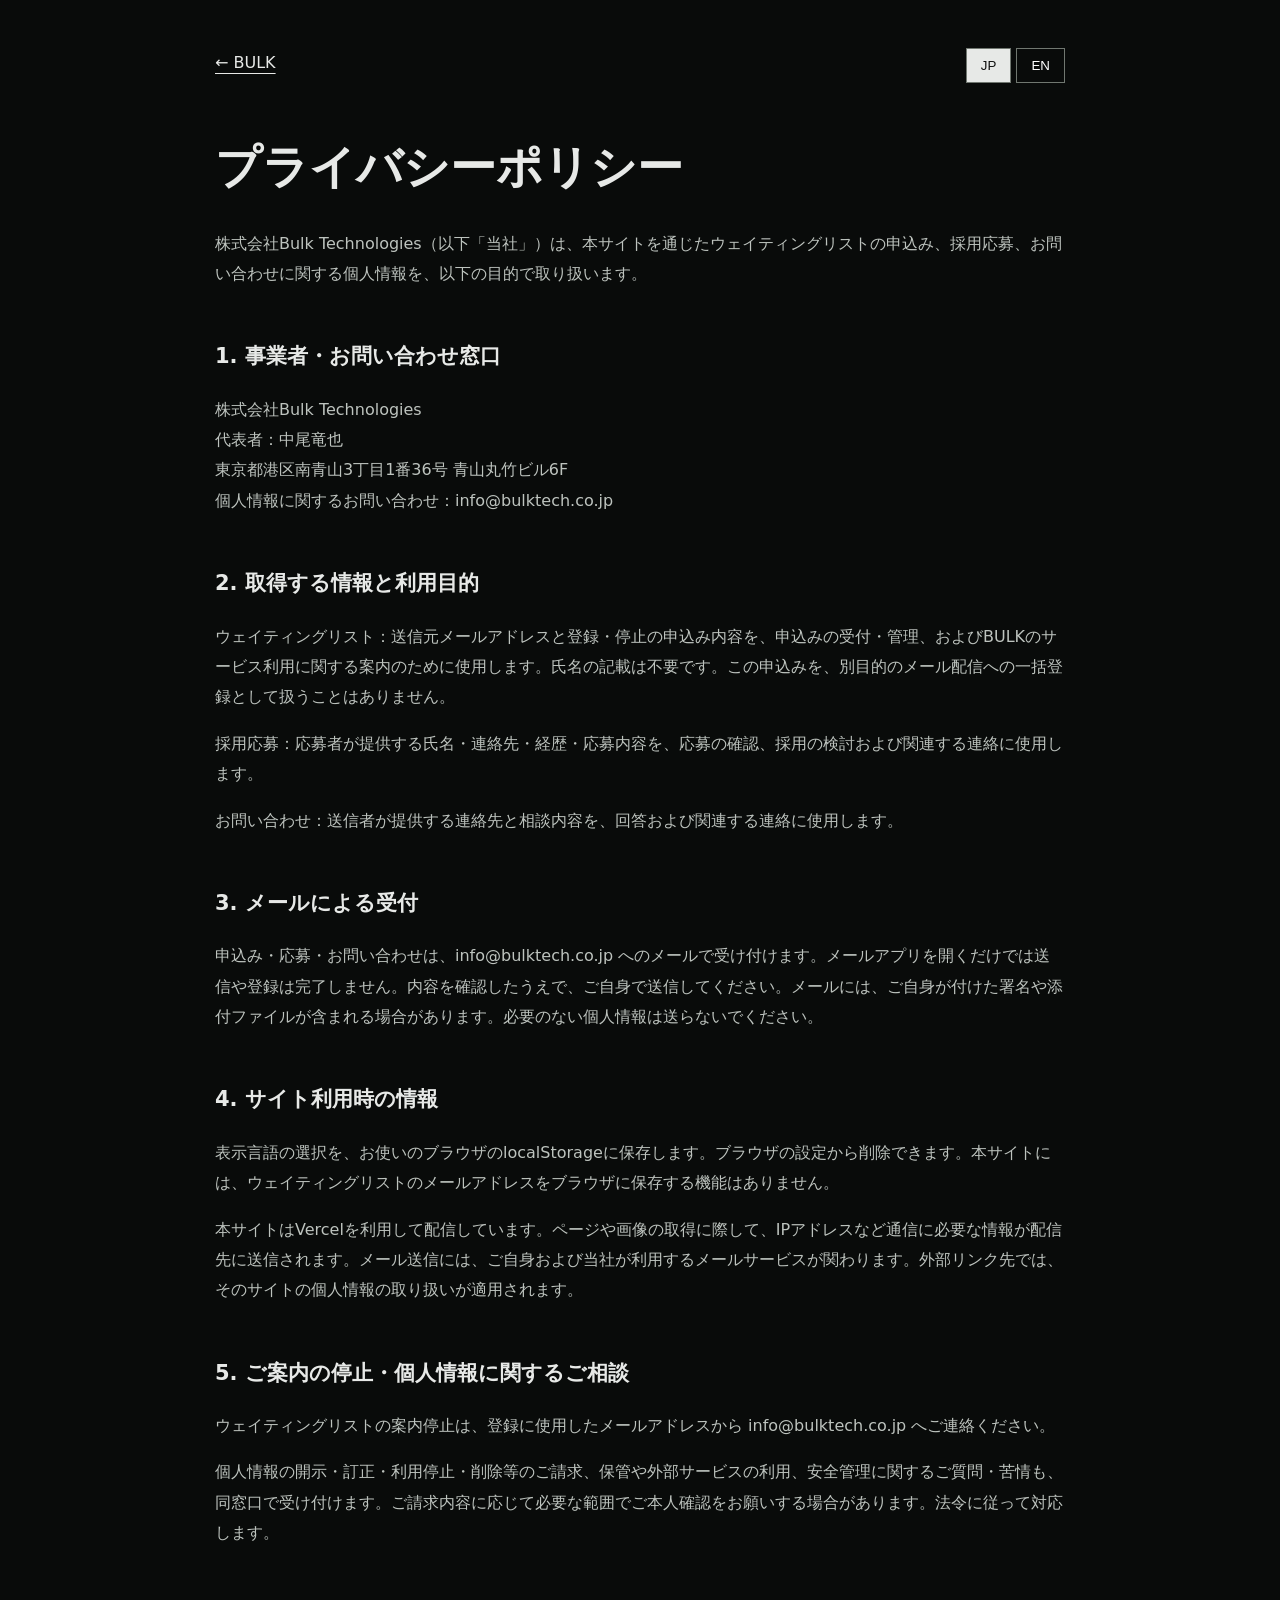
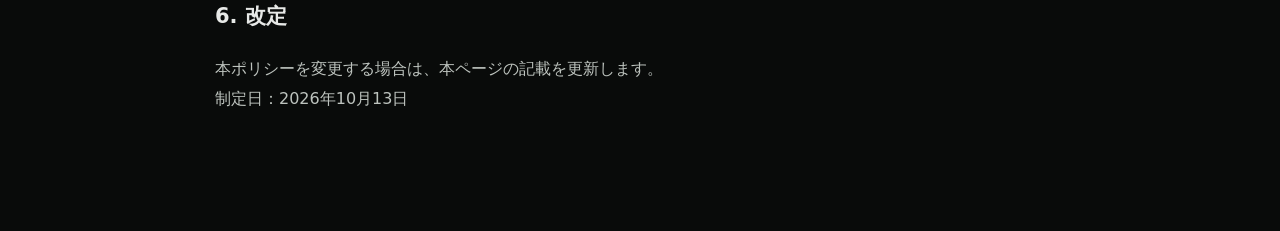
==== privacy.html @ 2c1e36ce "Publish approved BULK site with email waiting list and privacy policy" ====
<!doctype html><html lang="ja"><head><meta charset="utf-8"><meta name="viewport" content="width=device-width,initial-scale=1"><meta name="robots" content="index,follow"><title>BULK — プライバシーポリシー</title><style>body{background:#090b0a;color:#e7e9e7;margin:0;font:16px/1.9 system-ui}main{max-width:850px;padding:48px 24px 100px;margin:auto}a{color:inherit;text-underline-offset:5px}h1{font-size:clamp(28px,5vw,46px);line-height:1.3}h2{font-size:21px;margin-top:48px}p{white-space:pre-line;color:#bdc3be}nav{display:flex;gap:18px;justify-content:space-between;margin-bottom:55px}button{background:transparent;border:1px solid #707770;color:white;padding:9px 14px;cursor:pointer}.draft{border:1px solid #94805a;padding:20px;color:#eadabc}button[aria-pressed=true]{background:#e7e9e7;color:#111}</style><link rel="canonical" href="https://www.bulktech.co.jp/privacy"></head><body><main><nav><a id="back" href="index.html#waitlist">← BULK</a><span><button data-lang="ja">JP</button> <button data-lang="en">EN</button></span></nav><h1 data-ja="プライバシーポリシー" data-en="Privacy policy">プライバシーポリシー</h1><p data-ja="株式会社Bulk Technologies（以下「当社」）は、本サイトを通じたウェイティングリストの申込み、採用応募、お問い合わせに関する個人情報を、以下の目的で取り扱います。" data-en="Bulk Technologies, Inc. handles personal information related to waiting-list requests, applications and inquiries through this website for the purposes described below.">株式会社Bulk Technologies（以下「当社」）は、本サイトを通じたウェイティングリストの申込み、採用応募、お問い合わせに関する個人情報を、以下の目的で取り扱います。</p><h2 data-ja="1. 事業者・お問い合わせ窓口" data-en="1. Company and contact">1. 事業者・お問い合わせ窓口</h2><p data-ja="株式会社Bulk Technologies
代表者：中尾竜也
東京都港区南青山3丁目1番36号 青山丸竹ビル6F
個人情報に関するお問い合わせ：info@bulktech.co.jp" data-en="Bulk Technologies, Inc.
Representative: Tatsuya Nakao
Aoyama Marutake Building 6F, 3-1-36 Minami-Aoyama, Minato-ku, Tokyo, Japan
Privacy inquiries: info@bulktech.co.jp">株式会社Bulk Technologies
代表者：中尾竜也
東京都港区南青山3丁目1番36号 青山丸竹ビル6F
個人情報に関するお問い合わせ：info@bulktech.co.jp</p><h2 data-ja="2. 取得する情報と利用目的" data-en="2. Information and purposes">2. 取得する情報と利用目的</h2><p data-ja="ウェイティングリスト：送信元メールアドレスと登録・停止の申込み内容を、申込みの受付・管理、およびBULKのサービス利用に関する案内のために使用します。氏名の記載は不要です。この申込みを、別目的のメール配信への一括登録として扱うことはありません。" data-en="Waiting list: the sender’s email address and registration or opt-out request are used to receive and manage requests and send updates about access to BULK services. No name is required. This request does not enroll you in mailing lists for other purposes.">ウェイティングリスト：送信元メールアドレスと登録・停止の申込み内容を、申込みの受付・管理、およびBULKのサービス利用に関する案内のために使用します。氏名の記載は不要です。この申込みを、別目的のメール配信への一括登録として扱うことはありません。</p><p data-ja="採用応募：応募者が提供する氏名・連絡先・経歴・応募内容を、応募の確認、採用の検討および関連する連絡に使用します。" data-en="Applications: names, contact details, experience and application content provided by applicants are used to review applications, consider candidates and communicate about recruitment.">採用応募：応募者が提供する氏名・連絡先・経歴・応募内容を、応募の確認、採用の検討および関連する連絡に使用します。</p><p data-ja="お問い合わせ：送信者が提供する連絡先と相談内容を、回答および関連する連絡に使用します。" data-en="Inquiries: contact details and inquiry content provided by senders are used to respond and communicate about the inquiry.">お問い合わせ：送信者が提供する連絡先と相談内容を、回答および関連する連絡に使用します。</p><h2 data-ja="3. メールによる受付" data-en="3. Requests by email">3. メールによる受付</h2><p data-ja="申込み・応募・お問い合わせは、info@bulktech.co.jp へのメールで受け付けます。メールアプリを開くだけでは送信や登録は完了しません。内容を確認したうえで、ご自身で送信してください。メールには、ご自身が付けた署名や添付ファイルが含まれる場合があります。必要のない個人情報は送らないでください。" data-en="Requests, applications and inquiries are received by email at info@bulktech.co.jp. Opening an email app does not send a message or complete registration. Review the content and send it yourself. Messages may include signatures or attachments you add. Please avoid sending unnecessary personal information.">申込み・応募・お問い合わせは、info@bulktech.co.jp へのメールで受け付けます。メールアプリを開くだけでは送信や登録は完了しません。内容を確認したうえで、ご自身で送信してください。メールには、ご自身が付けた署名や添付ファイルが含まれる場合があります。必要のない個人情報は送らないでください。</p><h2 data-ja="4. サイト利用時の情報" data-en="4. Information when using this site">4. サイト利用時の情報</h2><p data-ja="表示言語の選択を、お使いのブラウザのlocalStorageに保存します。ブラウザの設定から削除できます。本サイトには、ウェイティングリストのメールアドレスをブラウザに保存する機能はありません。" data-en="Your selected language is stored in your browser’s localStorage and can be removed through browser settings. This site does not store waiting-list email addresses in your browser.">表示言語の選択を、お使いのブラウザのlocalStorageに保存します。ブラウザの設定から削除できます。本サイトには、ウェイティングリストのメールアドレスをブラウザに保存する機能はありません。</p><p data-ja="本サイトはVercelを利用して配信しています。ページや画像の取得に際して、IPアドレスなど通信に必要な情報が配信先に送信されます。メール送信には、ご自身および当社が利用するメールサービスが関わります。外部リンク先では、そのサイトの個人情報の取り扱いが適用されます。" data-en="This site is hosted on Vercel. When pages or images are requested, information needed for communication, including an IP address, is sent to the hosting service. Sending email involves the email services used by you and by us. External websites handle information under their own policies.">本サイトはVercelを利用して配信しています。ページや画像の取得に際して、IPアドレスなど通信に必要な情報が配信先に送信されます。メール送信には、ご自身および当社が利用するメールサービスが関わります。外部リンク先では、そのサイトの個人情報の取り扱いが適用されます。</p><h2 data-ja="5. ご案内の停止・個人情報に関するご相談" data-en="5. Opt-out and privacy requests">5. ご案内の停止・個人情報に関するご相談</h2><p data-ja="ウェイティングリストの案内停止は、登録に使用したメールアドレスから info@bulktech.co.jp へご連絡ください。" data-en="To stop waiting-list updates, contact info@bulktech.co.jp from the email address used for your request.">ウェイティングリストの案内停止は、登録に使用したメールアドレスから info@bulktech.co.jp へご連絡ください。</p><p data-ja="個人情報の開示・訂正・利用停止・削除等のご請求、保管や外部サービスの利用、安全管理に関するご質問・苦情も、同窓口で受け付けます。ご請求内容に応じて必要な範囲でご本人確認をお願いする場合があります。法令に従って対応します。" data-en="The same contact accepts requests concerning access, correction, restriction or deletion, and questions or complaints about retention, external services and safeguards. Depending on the request, we may ask for information reasonably needed to verify your identity. Requests are handled in accordance with applicable law.">個人情報の開示・訂正・利用停止・削除等のご請求、保管や外部サービスの利用、安全管理に関するご質問・苦情も、同窓口で受け付けます。ご請求内容に応じて必要な範囲でご本人確認をお願いする場合があります。法令に従って対応します。</p><h2 data-ja="6. 改定" data-en="6. Revisions">6. 改定</h2><p data-ja="本ポリシーを変更する場合は、本ページの記載を更新します。
制定日：2026年10月13日" data-en="Changes to this policy will be reflected on this page.
Effective date: October 13, 2026">本ポリシーを変更する場合は、本ページの記載を更新します。
制定日：2026年10月13日</p></main><script>function apply(l){l=l==='en'?'en':'ja';document.documentElement.lang=l;document.querySelectorAll('[data-ja]').forEach(e=>e.textContent=e.dataset[l]);document.querySelectorAll('[data-lang]').forEach(e=>e.setAttribute('aria-pressed',String(e.dataset.lang===l)));document.querySelector('#back').href='index.html?lang='+l+'#waitlist';document.title=l==='en'?'BULK — Privacy policy':'BULK — プライバシーポリシー';const u=new URL(location.href);u.searchParams.set('lang',l);history.replaceState(null,'',u)}document.querySelectorAll('[data-lang]').forEach(b=>b.addEventListener('click',()=>apply(b.dataset.lang)));apply(new URL(location.href).searchParams.get('lang'));</script></body></html>
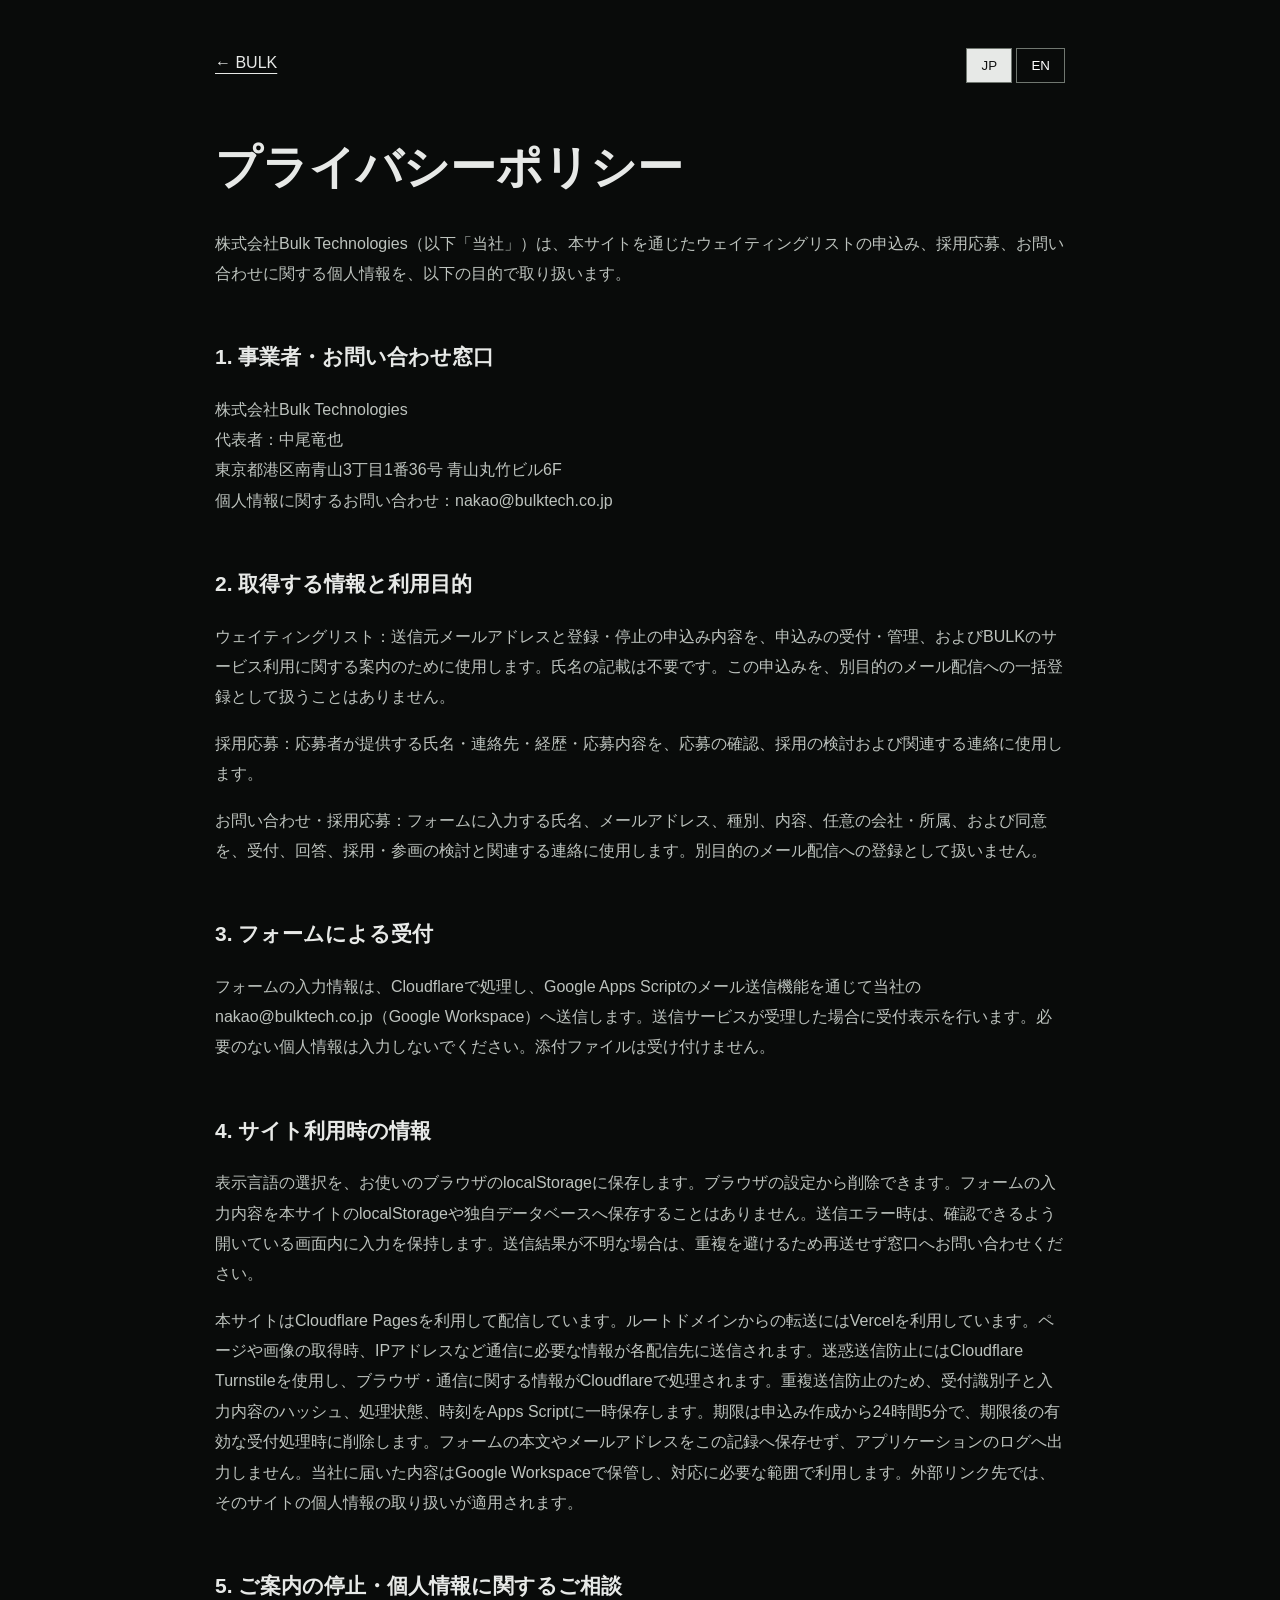
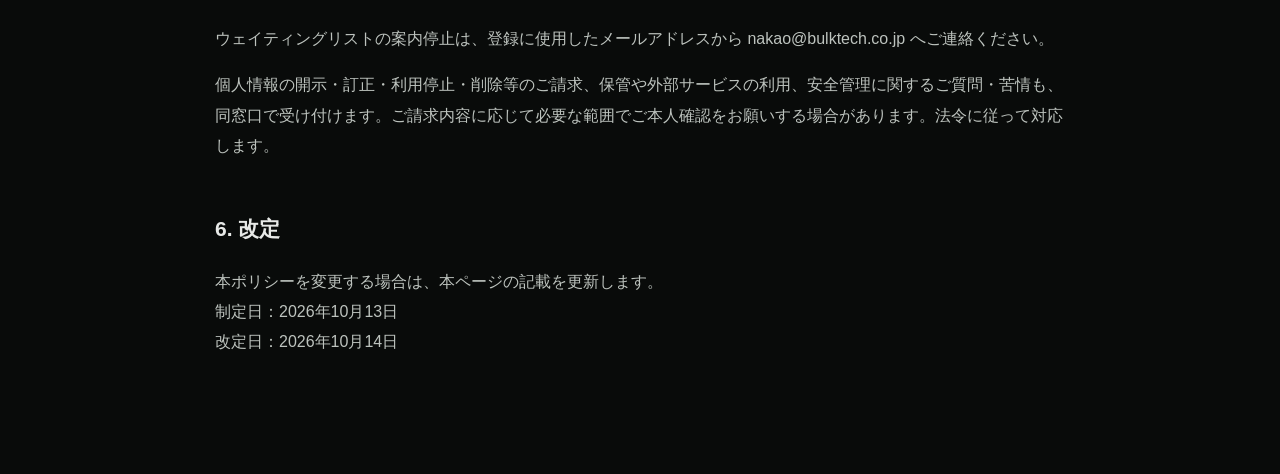
==== commit d7afefa5: "Record existing Cloudflare production baseline from verified November 18 release" ====
--- a/privacy.html
+++ b/privacy.html
@@ -1,13 +1,16 @@
-<!doctype html><html lang="ja"><head><meta charset="utf-8"><meta name="viewport" content="width=device-width,initial-scale=1"><meta name="robots" content="index,follow"><title>BULK — プライバシーポリシー</title><style>body{background:#090b0a;color:#e7e9e7;margin:0;font:16px/1.9 system-ui}main{max-width:850px;padding:48px 24px 100px;margin:auto}a{color:inherit;text-underline-offset:5px}h1{font-size:clamp(28px,5vw,46px);line-height:1.3}h2{font-size:21px;margin-top:48px}p{white-space:pre-line;color:#bdc3be}nav{display:flex;gap:18px;justify-content:space-between;margin-bottom:55px}button{background:transparent;border:1px solid #707770;color:white;padding:9px 14px;cursor:pointer}.draft{border:1px solid #94805a;padding:20px;color:#eadabc}button[aria-pressed=true]{background:#e7e9e7;color:#111}</style><link rel="canonical" href="https://www.bulktech.co.jp/privacy"></head><body><main><nav><a id="back" href="index.html#waitlist">← BULK</a><span><button data-lang="ja">JP</button> <button data-lang="en">EN</button></span></nav><h1 data-ja="プライバシーポリシー" data-en="Privacy policy">プライバシーポリシー</h1><p data-ja="株式会社Bulk Technologies（以下「当社」）は、本サイトを通じたウェイティングリストの申込み、採用応募、お問い合わせに関する個人情報を、以下の目的で取り扱います。" data-en="Bulk Technologies, Inc. handles personal information related to waiting-list requests, applications and inquiries through this website for the purposes described below.">株式会社Bulk Technologies（以下「当社」）は、本サイトを通じたウェイティングリストの申込み、採用応募、お問い合わせに関する個人情報を、以下の目的で取り扱います。</p><h2 data-ja="1. 事業者・お問い合わせ窓口" data-en="1. Company and contact">1. 事業者・お問い合わせ窓口</h2><p data-ja="株式会社Bulk Technologies
+<!doctype html><html lang="ja"><head><meta charset="utf-8"><meta name="viewport" content="width=device-width,initial-scale=1"><meta name="robots" content="index,follow"><title>BULK — プライバシーポリシー</title><style>body{background:#090b0a;color:#e7e9e7;margin:0;font:16px/1.9 'Helvetica Neue',Arial,'Hiragino Sans',Meiryo,sans-serif}main{max-width:850px;padding:48px 24px 100px;margin:auto}a{color:inherit;text-underline-offset:5px}h1{font-size:clamp(28px,5vw,46px);line-height:1.3}h2{font-size:21px;margin-top:48px}p{white-space:pre-line;color:#bdc3be}nav{display:flex;gap:18px;justify-content:space-between;margin-bottom:55px}button{background:transparent;border:1px solid #707770;color:white;padding:9px 14px;cursor:pointer}button[aria-pressed=true]{background:#e7e9e7;color:#111}</style><link rel="canonical" href="https://www.bulktech.co.jp/privacy"></head><body><main><nav><a id="back" href="index.html">← BULK</a><span><button data-lang="ja">JP</button> <button data-lang="en">EN</button></span></nav><h1 data-ja="プライバシーポリシー" data-en="Privacy policy">プライバシーポリシー</h1><p data-ja="株式会社Bulk Technologies（以下「当社」）は、本サイトを通じたウェイティングリストの申込み、採用応募、お問い合わせに関する個人情報を、以下の目的で取り扱います。" data-en="Bulk Technologies, Inc. handles personal information related to waiting-list requests, applications and inquiries through this website for the purposes described below.">株式会社Bulk Technologies（以下「当社」）は、本サイトを通じたウェイティングリストの申込み、採用応募、お問い合わせに関する個人情報を、以下の目的で取り扱います。</p><h2 data-ja="1. 事業者・お問い合わせ窓口" data-en="1. Company and contact">1. 事業者・お問い合わせ窓口</h2><p data-ja="株式会社Bulk Technologies
 代表者：中尾竜也
 東京都港区南青山3丁目1番36号 青山丸竹ビル6F
-個人情報に関するお問い合わせ：info@bulktech.co.jp" data-en="Bulk Technologies, Inc.
+個人情報に関するお問い合わせ：nakao@bulktech.co.jp" data-en="Bulk Technologies, Inc.
 Representative: Tatsuya Nakao
 Aoyama Marutake Building 6F, 3-1-36 Minami-Aoyama, Minato-ku, Tokyo, Japan
-Privacy inquiries: info@bulktech.co.jp">株式会社Bulk Technologies
+Privacy inquiries: nakao@bulktech.co.jp">株式会社Bulk Technologies
 代表者：中尾竜也
 東京都港区南青山3丁目1番36号 青山丸竹ビル6F
-個人情報に関するお問い合わせ：info@bulktech.co.jp</p><h2 data-ja="2. 取得する情報と利用目的" data-en="2. Information and purposes">2. 取得する情報と利用目的</h2><p data-ja="ウェイティングリスト：送信元メールアドレスと登録・停止の申込み内容を、申込みの受付・管理、およびBULKのサービス利用に関する案内のために使用します。氏名の記載は不要です。この申込みを、別目的のメール配信への一括登録として扱うことはありません。" data-en="Waiting list: the sender’s email address and registration or opt-out request are used to receive and manage requests and send updates about access to BULK services. No name is required. This request does not enroll you in mailing lists for other purposes.">ウェイティングリスト：送信元メールアドレスと登録・停止の申込み内容を、申込みの受付・管理、およびBULKのサービス利用に関する案内のために使用します。氏名の記載は不要です。この申込みを、別目的のメール配信への一括登録として扱うことはありません。</p><p data-ja="採用応募：応募者が提供する氏名・連絡先・経歴・応募内容を、応募の確認、採用の検討および関連する連絡に使用します。" data-en="Applications: names, contact details, experience and application content provided by applicants are used to review applications, consider candidates and communicate about recruitment.">採用応募：応募者が提供する氏名・連絡先・経歴・応募内容を、応募の確認、採用の検討および関連する連絡に使用します。</p><p data-ja="お問い合わせ：送信者が提供する連絡先と相談内容を、回答および関連する連絡に使用します。" data-en="Inquiries: contact details and inquiry content provided by senders are used to respond and communicate about the inquiry.">お問い合わせ：送信者が提供する連絡先と相談内容を、回答および関連する連絡に使用します。</p><h2 data-ja="3. メールによる受付" data-en="3. Requests by email">3. メールによる受付</h2><p data-ja="申込み・応募・お問い合わせは、info@bulktech.co.jp へのメールで受け付けます。メールアプリを開くだけでは送信や登録は完了しません。内容を確認したうえで、ご自身で送信してください。メールには、ご自身が付けた署名や添付ファイルが含まれる場合があります。必要のない個人情報は送らないでください。" data-en="Requests, applications and inquiries are received by email at info@bulktech.co.jp. Opening an email app does not send a message or complete registration. Review the content and send it yourself. Messages may include signatures or attachments you add. Please avoid sending unnecessary personal information.">申込み・応募・お問い合わせは、info@bulktech.co.jp へのメールで受け付けます。メールアプリを開くだけでは送信や登録は完了しません。内容を確認したうえで、ご自身で送信してください。メールには、ご自身が付けた署名や添付ファイルが含まれる場合があります。必要のない個人情報は送らないでください。</p><h2 data-ja="4. サイト利用時の情報" data-en="4. Information when using this site">4. サイト利用時の情報</h2><p data-ja="表示言語の選択を、お使いのブラウザのlocalStorageに保存します。ブラウザの設定から削除できます。本サイトには、ウェイティングリストのメールアドレスをブラウザに保存する機能はありません。" data-en="Your selected language is stored in your browser’s localStorage and can be removed through browser settings. This site does not store waiting-list email addresses in your browser.">表示言語の選択を、お使いのブラウザのlocalStorageに保存します。ブラウザの設定から削除できます。本サイトには、ウェイティングリストのメールアドレスをブラウザに保存する機能はありません。</p><p data-ja="本サイトはVercelを利用して配信しています。ページや画像の取得に際して、IPアドレスなど通信に必要な情報が配信先に送信されます。メール送信には、ご自身および当社が利用するメールサービスが関わります。外部リンク先では、そのサイトの個人情報の取り扱いが適用されます。" data-en="This site is hosted on Vercel. When pages or images are requested, information needed for communication, including an IP address, is sent to the hosting service. Sending email involves the email services used by you and by us. External websites handle information under their own policies.">本サイトはVercelを利用して配信しています。ページや画像の取得に際して、IPアドレスなど通信に必要な情報が配信先に送信されます。メール送信には、ご自身および当社が利用するメールサービスが関わります。外部リンク先では、そのサイトの個人情報の取り扱いが適用されます。</p><h2 data-ja="5. ご案内の停止・個人情報に関するご相談" data-en="5. Opt-out and privacy requests">5. ご案内の停止・個人情報に関するご相談</h2><p data-ja="ウェイティングリストの案内停止は、登録に使用したメールアドレスから info@bulktech.co.jp へご連絡ください。" data-en="To stop waiting-list updates, contact info@bulktech.co.jp from the email address used for your request.">ウェイティングリストの案内停止は、登録に使用したメールアドレスから info@bulktech.co.jp へご連絡ください。</p><p data-ja="個人情報の開示・訂正・利用停止・削除等のご請求、保管や外部サービスの利用、安全管理に関するご質問・苦情も、同窓口で受け付けます。ご請求内容に応じて必要な範囲でご本人確認をお願いする場合があります。法令に従って対応します。" data-en="The same contact accepts requests concerning access, correction, restriction or deletion, and questions or complaints about retention, external services and safeguards. Depending on the request, we may ask for information reasonably needed to verify your identity. Requests are handled in accordance with applicable law.">個人情報の開示・訂正・利用停止・削除等のご請求、保管や外部サービスの利用、安全管理に関するご質問・苦情も、同窓口で受け付けます。ご請求内容に応じて必要な範囲でご本人確認をお願いする場合があります。法令に従って対応します。</p><h2 data-ja="6. 改定" data-en="6. Revisions">6. 改定</h2><p data-ja="本ポリシーを変更する場合は、本ページの記載を更新します。
-制定日：2026年10月13日" data-en="Changes to this policy will be reflected on this page.
-Effective date: October 13, 2026">本ポリシーを変更する場合は、本ページの記載を更新します。
-制定日：2026年10月13日</p></main><script>function apply(l){l=l==='en'?'en':'ja';document.documentElement.lang=l;document.querySelectorAll('[data-ja]').forEach(e=>e.textContent=e.dataset[l]);document.querySelectorAll('[data-lang]').forEach(e=>e.setAttribute('aria-pressed',String(e.dataset.lang===l)));document.querySelector('#back').href='index.html?lang='+l+'#waitlist';document.title=l==='en'?'BULK — Privacy policy':'BULK — プライバシーポリシー';const u=new URL(location.href);u.searchParams.set('lang',l);history.replaceState(null,'',u)}document.querySelectorAll('[data-lang]').forEach(b=>b.addEventListener('click',()=>apply(b.dataset.lang)));apply(new URL(location.href).searchParams.get('lang'));</script></body></html>+個人情報に関するお問い合わせ：nakao@bulktech.co.jp</p><h2 data-ja="2. 取得する情報と利用目的" data-en="2. Information and purposes">2. 取得する情報と利用目的</h2><p data-ja="ウェイティングリスト：送信元メールアドレスと登録・停止の申込み内容を、申込みの受付・管理、およびBULKのサービス利用に関する案内のために使用します。氏名の記載は不要です。この申込みを、別目的のメール配信への一括登録として扱うことはありません。" data-en="Waiting list: the sender’s email address and registration or opt-out request are used to receive and manage requests and send updates about access to BULK services. No name is required. This request does not enroll you in mailing lists for other purposes.">ウェイティングリスト：送信元メールアドレスと登録・停止の申込み内容を、申込みの受付・管理、およびBULKのサービス利用に関する案内のために使用します。氏名の記載は不要です。この申込みを、別目的のメール配信への一括登録として扱うことはありません。</p><p data-ja="採用応募：応募者が提供する氏名・連絡先・経歴・応募内容を、応募の確認、採用の検討および関連する連絡に使用します。" data-en="Applications: names, contact details, experience and application content provided by applicants are used to review applications, consider candidates and communicate about recruitment.">採用応募：応募者が提供する氏名・連絡先・経歴・応募内容を、応募の確認、採用の検討および関連する連絡に使用します。</p><p data-ja="お問い合わせ・採用応募：フォームに入力する氏名、メールアドレス、種別、内容、任意の会社・所属、および同意を、受付、回答、採用・参画の検討と関連する連絡に使用します。別目的のメール配信への登録として扱いません。" data-en="Inquiries and applications: your name, email address, inquiry type, message, optional company or affiliation and consent are used to receive and respond to your request, consider applications and communicate about it. They do not enroll you in unrelated mailing lists.">お問い合わせ・採用応募：フォームに入力する氏名、メールアドレス、種別、内容、任意の会社・所属、および同意を、受付、回答、採用・参画の検討と関連する連絡に使用します。別目的のメール配信への登録として扱いません。</p><h2 data-ja="3. フォームによる受付" data-en="3. Requests through forms">3. フォームによる受付</h2><p data-ja="フォームの入力情報は、Cloudflareで処理し、Google Apps Scriptのメール送信機能を通じて当社の nakao@bulktech.co.jp（Google Workspace）へ送信します。送信サービスが受理した場合に受付表示を行います。必要のない個人情報は入力しないでください。添付ファイルは受け付けません。" data-en="Form entries are processed by Cloudflare and sent through Google Apps Script’s mail service to our Google Workspace mailbox, nakao@bulktech.co.jp. An acceptance message appears after the sending service accepts the submission. Please do not enter unnecessary personal information. Attachments are not accepted.">フォームの入力情報は、Cloudflareで処理し、Google Apps Scriptのメール送信機能を通じて当社の nakao@bulktech.co.jp（Google Workspace）へ送信します。送信サービスが受理した場合に受付表示を行います。必要のない個人情報は入力しないでください。添付ファイルは受け付けません。</p><h2 data-ja="4. サイト利用時の情報" data-en="4. Information when using this site">4. サイト利用時の情報</h2><p data-ja="表示言語の選択を、お使いのブラウザのlocalStorageに保存します。ブラウザの設定から削除できます。フォームの入力内容を本サイトのlocalStorageや独自データベースへ保存することはありません。送信エラー時は、確認できるよう開いている画面内に入力を保持します。送信結果が不明な場合は、重複を避けるため再送せず窓口へお問い合わせください。" data-en="Your selected language is stored in your browser’s localStorage and can be removed through browser settings. This site does not save form entries to localStorage or a custom database. On a submission error, your entries remain on the open page for reference. If the outcome is unknown, contact us rather than resubmitting to avoid duplicates.">表示言語の選択を、お使いのブラウザのlocalStorageに保存します。ブラウザの設定から削除できます。フォームの入力内容を本サイトのlocalStorageや独自データベースへ保存することはありません。送信エラー時は、確認できるよう開いている画面内に入力を保持します。送信結果が不明な場合は、重複を避けるため再送せず窓口へお問い合わせください。</p><p data-ja="本サイトはCloudflare Pagesを利用して配信しています。ルートドメインからの転送にはVercelを利用しています。ページや画像の取得時、IPアドレスなど通信に必要な情報が各配信先に送信されます。迷惑送信防止にはCloudflare Turnstileを使用し、ブラウザ・通信に関する情報がCloudflareで処理されます。重複送信防止のため、受付識別子と入力内容のハッシュ、処理状態、時刻をApps Scriptに一時保存します。期限は申込み作成から24時間5分で、期限後の有効な受付処理時に削除します。フォームの本文やメールアドレスをこの記録へ保存せず、アプリケーションのログへ出力しません。当社に届いた内容はGoogle Workspaceで保管し、対応に必要な範囲で利用します。外部リンク先では、そのサイトの個人情報の取り扱いが適用されます。" data-en="This site is hosted on Cloudflare Pages; Vercel redirects the root domain. Requests send information needed for communication, including an IP address, to the hosting providers. Cloudflare Turnstile processes browser and connection information to prevent spam. To prevent duplicate sending, Apps Script temporarily stores hashes of the request identifier and entries, processing status and timestamps. Records expire 24 hours and 5 minutes after request creation and are removed during a subsequent valid submission. Form content and email addresses are not stored in these records or written to application logs. Received messages are retained in our Google Workspace mailbox and used as needed to handle the request. External websites apply their own privacy policies.">本サイトはCloudflare Pagesを利用して配信しています。ルートドメインからの転送にはVercelを利用しています。ページや画像の取得時、IPアドレスなど通信に必要な情報が各配信先に送信されます。迷惑送信防止にはCloudflare Turnstileを使用し、ブラウザ・通信に関する情報がCloudflareで処理されます。重複送信防止のため、受付識別子と入力内容のハッシュ、処理状態、時刻をApps Scriptに一時保存します。期限は申込み作成から24時間5分で、期限後の有効な受付処理時に削除します。フォームの本文やメールアドレスをこの記録へ保存せず、アプリケーションのログへ出力しません。当社に届いた内容はGoogle Workspaceで保管し、対応に必要な範囲で利用します。外部リンク先では、そのサイトの個人情報の取り扱いが適用されます。</p><h2 data-ja="5. ご案内の停止・個人情報に関するご相談" data-en="5. Opt-out and privacy requests">5. ご案内の停止・個人情報に関するご相談</h2><p data-ja="ウェイティングリストの案内停止は、登録に使用したメールアドレスから nakao@bulktech.co.jp へご連絡ください。" data-en="To stop waiting-list updates, contact nakao@bulktech.co.jp from the email address used for your request.">ウェイティングリストの案内停止は、登録に使用したメールアドレスから nakao@bulktech.co.jp へご連絡ください。</p><p data-ja="個人情報の開示・訂正・利用停止・削除等のご請求、保管や外部サービスの利用、安全管理に関するご質問・苦情も、同窓口で受け付けます。ご請求内容に応じて必要な範囲でご本人確認をお願いする場合があります。法令に従って対応します。" data-en="The same contact accepts requests concerning access, correction, restriction or deletion, and questions or complaints about retention, external services and safeguards. Depending on the request, we may ask for information reasonably needed to verify your identity. Requests are handled in accordance with applicable law.">個人情報の開示・訂正・利用停止・削除等のご請求、保管や外部サービスの利用、安全管理に関するご質問・苦情も、同窓口で受け付けます。ご請求内容に応じて必要な範囲でご本人確認をお願いする場合があります。法令に従って対応します。</p><h2 data-ja="6. 改定" data-en="6. Revisions">6. 改定</h2><p data-ja="本ポリシーを変更する場合は、本ページの記載を更新します。
+制定日：2026年10月13日
+改定日：2026年10月14日" data-en="Changes to this policy will be reflected on this page.
+Effective date: October 13, 2026
+Updated: October 14, 2026">本ポリシーを変更する場合は、本ページの記載を更新します。
+制定日：2026年10月13日
+改定日：2026年10月14日</p></main><script>function apply(l){l=l==='en'?'en':'ja';document.documentElement.lang=l;document.querySelectorAll('[data-ja]').forEach(e=>e.textContent=e.dataset[l]);document.querySelectorAll('[data-lang]').forEach(e=>e.setAttribute('aria-pressed',String(e.dataset.lang===l)));document.querySelector('#back').href='index.html?lang='+l;document.title=l==='en'?'BULK — Privacy policy':'BULK — プライバシーポリシー';const u=new URL(location.href);u.searchParams.set('lang',l);history.replaceState(null,'',u)}document.querySelectorAll('[data-lang]').forEach(b=>b.addEventListener('click',()=>apply(b.dataset.lang)));apply(new URL(location.href).searchParams.get('lang'));</script></body></html>
